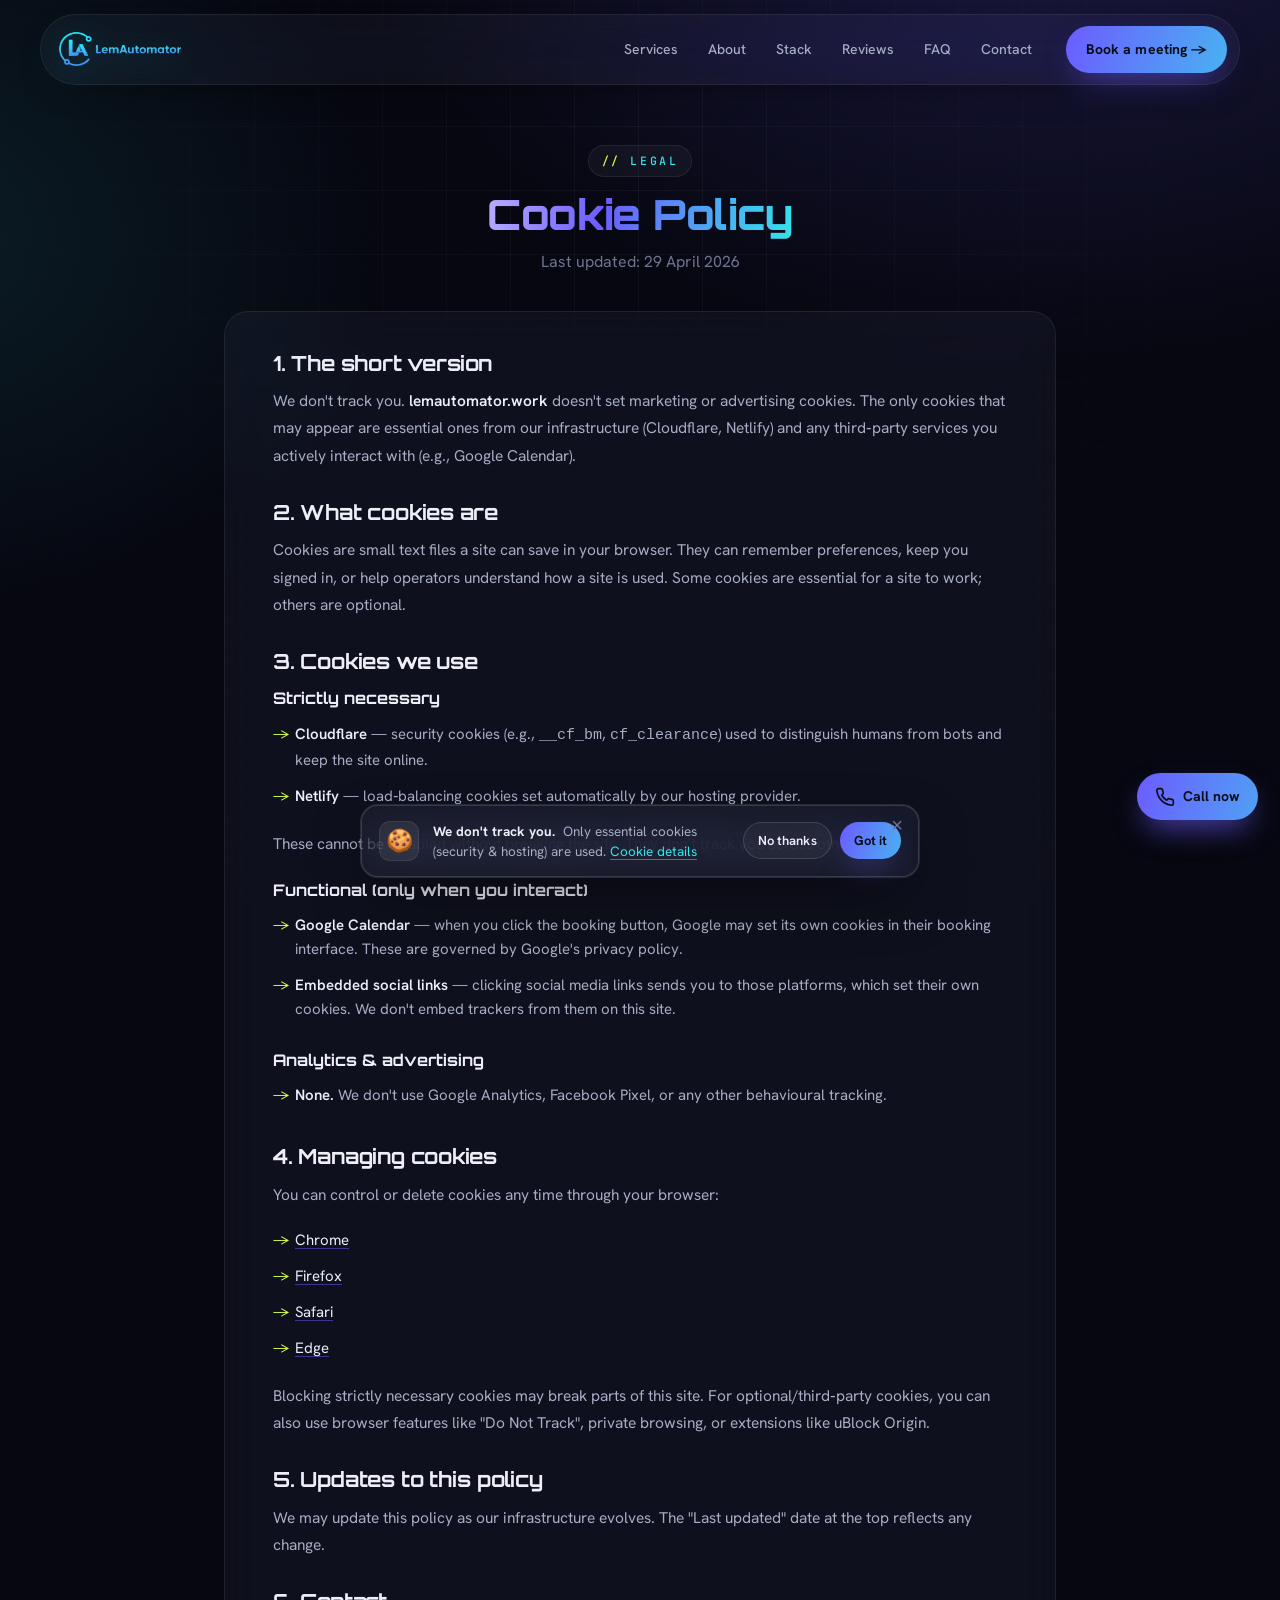
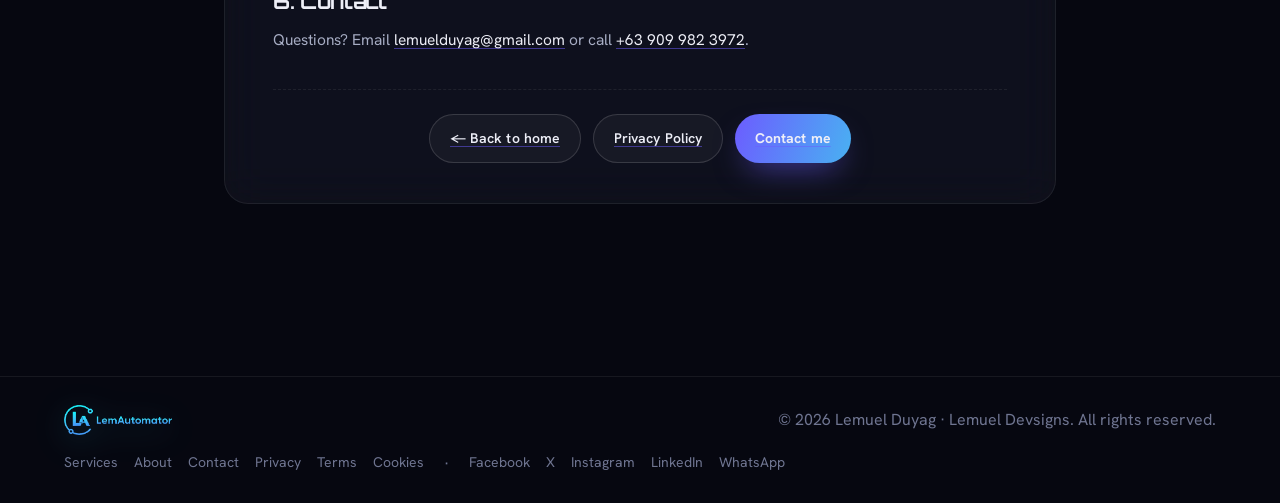
==== cookies.html @ 2eadda79 "Apply SEO/AEO/GEO/LLMO/SXO layer and add reusable skills Structured data - Replace the standalone Pr" ====
<!doctype html>
<html lang="en">
<head>
<meta charset="utf-8" />
<meta name="viewport" content="width=device-width, initial-scale=1, viewport-fit=cover" />
<meta name="theme-color" content="#0a0b14" />

<title>Cookie Policy — Lem Automator</title>
<meta name="description" content="Cookie policy for Lem Automator (Lemuel Duyag) — what cookies this site uses and how to manage them." />
<meta name="robots" content="index,follow" />
<link rel="canonical" href="https://lemautomator.work/cookies.html" />

<link rel="icon" type="image/png" href="images/favicon.png" />
<link rel="apple-touch-icon" href="images/favicon.png" />

<link rel="preconnect" href="https://fonts.googleapis.com" />
<link rel="preconnect" href="https://fonts.gstatic.com" crossorigin />
<link href="https://fonts.googleapis.com/css2?family=Orbitron:wght@500;600;700;800;900&family=Hanken+Grotesk:wght@400;500;600;700&family=JetBrains+Mono:wght@500;600&display=swap" rel="stylesheet" />
<link rel="stylesheet" href="styles.css" />

<meta property="og:type" content="website" />
<meta property="og:site_name" content="Lem Automator" />
<meta property="og:title" content="Cookie Policy — Lem Automator" />
<meta property="og:description" content="Which cookies lemautomator.work uses and how to control them." />
<meta property="og:url" content="https://lemautomator.work/cookies.html" />
<meta property="og:image" content="https://lemautomator.work/images/og-card.jpg" />
<meta property="og:image:width" content="1200" />
<meta property="og:image:height" content="630" />
<meta name="twitter:card" content="summary_large_image" />
<meta name="twitter:image" content="https://lemautomator.work/images/og-card.jpg" />
<meta name="robots" content="index,follow,max-image-preview:large" />
<script type="application/ld+json">
{
  "@context": "https://schema.org",
  "@graph": [
    {
      "@type": "WebPage",
      "@id": "https://lemautomator.work/cookies.html#webpage",
      "url": "https://lemautomator.work/cookies.html",
      "name": "Cookie Policy — Lem Automator",
      "description": "Which cookies lemautomator.work uses and how to control them.",
      "isPartOf": {
        "@id": "https://lemautomator.work/#website"
      },
      "publisher": {
        "@id": "https://lemautomator.work/#business"
      },
      "inLanguage": "en"
    },
    {
      "@type": "BreadcrumbList",
      "itemListElement": [
        {
          "@type": "ListItem",
          "position": 1,
          "name": "Home",
          "item": "https://lemautomator.work/"
        },
        {
          "@type": "ListItem",
          "position": 2,
          "name": "Cookie Policy",
          "item": "https://lemautomator.work/cookies.html"
        }
      ]
    }
  ]
}
</script>
</head>
<body>

<div class="bg">
  <div class="grid"></div>
  <div class="orb orb-a"></div>
  <div class="orb orb-b"></div>
  <div class="orb orb-c"></div>
  <div class="noise"></div>
</div>

<header class="nav glass">
  <a href="index.html" class="brand" aria-label="Lem Automator home">
    <img src="images/logo.png" alt="LemAutomator" class="brand-logo" width="718" height="200" />
  </a>
  <nav class="nav-links" aria-label="Primary">
    <a href="index.html#services">Services</a>
    <a href="index.html#about">About</a>
    <a href="index.html#stack">Stack</a>
    <a href="index.html#reviews">Reviews</a>
    <a href="index.html#faq">FAQ</a>
    <a href="index.html#contact">Contact</a>
  </nav>
  <a href="index.html#book" class="btn btn-primary nav-cta">Book a meeting →</a>
  <button class="menu-btn" aria-label="Menu" aria-expanded="false">
    <span></span><span></span><span></span>
  </button>
</header>

<main id="top">
<section class="section legal">
  <div class="legal-head" data-reveal>
    <span class="eyebrow">Legal</span>
    <h1 class="legal-title"><span class="grad">Cookie Policy</span></h1>
    <p class="muted">Last updated: <time datetime="2026-04-29">29 April 2026</time></p>
  </div>

  <article class="legal-body glass" data-reveal>

    <h2>1. The short version</h2>
    <p>
      We don't track you. <strong>lemautomator.work</strong> doesn't set marketing or advertising cookies. The only cookies that may appear are essential ones from our infrastructure (Cloudflare, Netlify) and any third‑party services you actively interact with (e.g., Google Calendar).
    </p>

    <h2>2. What cookies are</h2>
    <p>
      Cookies are small text files a site can save in your browser. They can remember preferences, keep you signed in, or help operators understand how a site is used. Some cookies are essential for a site to work; others are optional.
    </p>

    <h2>3. Cookies we use</h2>

    <h3 style="font-size:1rem; margin: 16px 0 8px; color: var(--ink); font-family: var(--font-display);">Strictly necessary</h3>
    <ul>
      <li><strong>Cloudflare</strong> — security cookies (e.g., <code>__cf_bm</code>, <code>cf_clearance</code>) used to distinguish humans from bots and keep the site online.</li>
      <li><strong>Netlify</strong> — load‑balancing cookies set automatically by our hosting provider.</li>
    </ul>
    <p class="muted small">These cannot be disabled without breaking the site. They don't track you across other sites.</p>

    <h3 style="font-size:1rem; margin: 24px 0 8px; color: var(--ink); font-family: var(--font-display);">Functional (only when you interact)</h3>
    <ul>
      <li><strong>Google Calendar</strong> — when you click the booking button, Google may set its own cookies in their booking interface. These are governed by Google's privacy policy.</li>
      <li><strong>Embedded social links</strong> — clicking social media links sends you to those platforms, which set their own cookies. We don't embed trackers from them on this site.</li>
    </ul>

    <h3 style="font-size:1rem; margin: 24px 0 8px; color: var(--ink); font-family: var(--font-display);">Analytics &amp; advertising</h3>
    <ul>
      <li><strong>None.</strong> We don't use Google Analytics, Facebook Pixel, or any other behavioural tracking.</li>
    </ul>

    <h2>4. Managing cookies</h2>
    <p>You can control or delete cookies any time through your browser:</p>
    <ul>
      <li><a href="https://support.google.com/chrome/answer/95647" target="_blank" rel="noopener">Chrome</a></li>
      <li><a href="https://support.mozilla.org/kb/clear-cookies-and-site-data-firefox" target="_blank" rel="noopener">Firefox</a></li>
      <li><a href="https://support.apple.com/guide/safari/manage-cookies-sfri11471/mac" target="_blank" rel="noopener">Safari</a></li>
      <li><a href="https://support.microsoft.com/microsoft-edge/delete-cookies-in-microsoft-edge-63947406-40ac-c3b8-57b9-2a946a29ae09" target="_blank" rel="noopener">Edge</a></li>
    </ul>
    <p>
      Blocking strictly necessary cookies may break parts of this site. For optional/third‑party cookies, you can also use browser features like "Do Not Track", private browsing, or extensions like uBlock Origin.
    </p>

    <h2>5. Updates to this policy</h2>
    <p>
      We may update this policy as our infrastructure evolves. The "Last updated" date at the top reflects any change.
    </p>

    <h2>6. Contact</h2>
    <p>
      Questions? Email <a href="mailto:lemuelduyag@gmail.com">lemuelduyag@gmail.com</a> or call <a href="tel:+639099823972">+63 909 982 3972</a>.
    </p>

    <div class="legal-cta">
      <a href="index.html" class="btn btn-ghost">← Back to home</a>
      <a href="privacy.html" class="btn btn-ghost">Privacy Policy</a>
      <a href="index.html#contact" class="btn btn-primary">Contact me</a>
    </div>
  </article>
</section>
</main>

<footer class="footer">
  <div class="footer-inner">
    <div class="brand">
      <img src="images/logo.png" alt="LemAutomator" class="brand-logo" width="718" height="200" />
    </div>
    <p class="muted">© <span id="year"></span> Lemuel Duyag · Lemuel Devsigns. All rights reserved.</p>
    <div class="foot-links">
      <a href="index.html#services">Services</a>
      <a href="index.html#about">About</a>
      <a href="index.html#contact">Contact</a>
      <a href="privacy.html">Privacy</a>
      <a href="terms.html">Terms</a>
      <a href="cookies.html">Cookies</a>
      <span class="foot-sep">·</span>
      <a href="https://www.facebook.com/raymond.penyafort.3" target="_blank" rel="noopener">Facebook</a>
      <a href="https://x.com/lemuelduyag1" target="_blank" rel="noopener">X</a>
      <a href="https://www.instagram.com/lemuelcreativity/" target="_blank" rel="noopener">Instagram</a>
      <a href="https://www.linkedin.com/in/lemuel-duyag-455935b7/" target="_blank" rel="noopener">LinkedIn</a>
      <a href="https://wa.me/639099823972" target="_blank" rel="noopener">WhatsApp</a>
    </div>
  </div>
</footer>

<a href="tel:+639099823972" class="fab fab-call" aria-label="Call now">
  <svg viewBox="0 0 24 24" width="20" height="20" aria-hidden="true"><path d="M22 16.92v3a2 2 0 0 1-2.18 2 19.79 19.79 0 0 1-8.63-3.07 19.5 19.5 0 0 1-6-6 19.79 19.79 0 0 1-3.07-8.67A2 2 0 0 1 4.11 2h3a2 2 0 0 1 2 1.72c.13.96.37 1.9.7 2.81a2 2 0 0 1-.45 2.11L8.09 9.91a16 16 0 0 0 6 6l1.27-1.27a2 2 0 0 1 2.11-.45c.91.33 1.85.57 2.81.7A2 2 0 0 1 22 16.92z" stroke="currentColor" stroke-width="2" fill="none" stroke-linecap="round" stroke-linejoin="round"/></svg>
  <span>Call now</span>
</a>

<script src="script.js" defer></script>
<script>
  document.getElementById('year').textContent = new Date().getFullYear();
</script>
</body>
</html>
---- styles.css ----
/* ===== Tokens ===== */
:root {
  --bg: #060710;
  --bg-2: #0a0c17;
  --ink: #edeef7;
  --ink-2: #a7adc4;
  --muted: #6f7591;
  --line: rgba(255, 255, 255, 0.07);
  --line-2: rgba(255, 255, 255, 0.14);
  --glass: rgba(255, 255, 255, 0.04);
  --glass-2: rgba(255, 255, 255, 0.075);

  /* Brand — disciplined violet→cyan, with a single citron signal accent */
  --violet: #6c5cff;
  --violet-soft: #8b7dff;
  --cyan: #34e4ea;
  --citron: #d6ff4b;     /* the ownable, memorable pop — used sparingly */

  --accent: var(--violet);
  --accent-2: var(--cyan);
  --grad: linear-gradient(108deg, #6c5cff 0%, #34e4ea 100%);
  --grad-text: linear-gradient(104deg, #b9b0ff 0%, #6c5cff 38%, #34e4ea 100%);

  --shadow: 0 30px 80px -20px rgba(108, 92, 255, 0.35), 0 10px 30px -10px rgba(0, 0, 0, 0.65);
  --radius: 16px;
  --radius-lg: 24px;
  --ease: cubic-bezier(.2,.8,.2,1);

  --font-display: 'Orbitron', 'Hanken Grotesk', system-ui, sans-serif;
  --font-body: 'Hanken Grotesk', system-ui, -apple-system, Segoe UI, Roboto, sans-serif;
  --font-mono: 'JetBrains Mono', ui-monospace, 'SFMono-Regular', Menlo, monospace;
}

* { box-sizing: border-box; }
html, body { margin: 0; padding: 0; }
html { scroll-behavior: smooth; }
body {
  font-family: var(--font-body);
  color: var(--ink);
  background: var(--bg);
  line-height: 1.62;
  -webkit-font-smoothing: antialiased;
  text-rendering: optimizeLegibility;
  overflow-x: hidden;
}

a { color: inherit; text-decoration: none; }
img { max-width: 100%; display: block; }
::selection { background: var(--citron); color: #14160a; }

/* Orbitron is wide + geometric — tighter tracking and a touch more line-height,
   with reduced max sizes so the broad letterforms don't overflow narrow columns. */
h1, h2, h3 {
  font-family: var(--font-display);
  letter-spacing: -0.01em; line-height: 1.14; margin: 0;
  font-weight: 700;
}
h1 { font-size: clamp(2rem, 5vw, 3.9rem); font-weight: 800; line-height: 1.12; }
h2 { font-size: clamp(1.55rem, 3vw, 2.45rem); }
h3 { font-size: 1.05rem; font-weight: 700; letter-spacing: 0; }
p  { color: var(--ink-2); margin: 0; }
.muted { color: var(--muted); }

.grad {
  background: var(--grad-text);
  -webkit-background-clip: text;
  background-clip: text;
  color: transparent;
}

/* ===== Background ===== */
.bg {
  position: fixed; inset: 0; z-index: -1; overflow: hidden;
  background:
    radial-gradient(1100px 760px at 82% -12%, rgba(108,92,255,0.20), transparent 62%),
    radial-gradient(820px 640px at -8% 26%, rgba(52,228,234,0.10), transparent 60%),
    var(--bg);
}
.bg .grid {
  position: absolute; inset: -2px;
  background-image:
    linear-gradient(rgba(255,255,255,0.045) 1px, transparent 1px),
    linear-gradient(90deg, rgba(255,255,255,0.045) 1px, transparent 1px);
  background-size: 64px 64px;
  mask-image: radial-gradient(circle at 50% 22%, black 0%, transparent 72%);
  -webkit-mask-image: radial-gradient(circle at 50% 22%, black 0%, transparent 72%);
  animation: gridShift 90s linear infinite;
}
@keyframes gridShift {
  from { background-position: 0 0, 0 0; }
  to   { background-position: 64px 64px, 64px 64px; }
}
.bg .dots {
  position: absolute; inset: 0;
  background-image: radial-gradient(rgba(255,255,255,0.10) 1px, transparent 1.4px);
  background-size: 26px 26px;
  mask-image: radial-gradient(circle at 78% 8%, black 0%, transparent 42%);
  -webkit-mask-image: radial-gradient(circle at 78% 8%, black 0%, transparent 42%);
  opacity: 0.5;
}
.aura {
  position: absolute; border-radius: 50%; filter: blur(100px); opacity: 0.55;
  animation: drift 80s ease-in-out infinite alternate; will-change: transform;
}
.aura-a { width: 620px; height: 620px; background: #6c5cff; top: -180px; right: -120px; }
.aura-b { width: 540px; height: 540px; background: #1f8f9e; top: 42%; left: -200px; animation-duration: 100s; animation-direction: alternate-reverse; }
@keyframes drift {
  0%   { transform: translate3d(0,0,0) scale(1); }
  50%  { transform: translate3d(-30px,40px,0) scale(1.06); }
  100% { transform: translate3d(40px,-30px,0) scale(0.97); }
}
.bg .noise {
  position: absolute; inset: 0; pointer-events: none; opacity: 0.05; mix-blend-mode: overlay;
  background-image: url("data:image/svg+xml;utf8,<svg xmlns='http://www.w3.org/2000/svg' width='200' height='200'><filter id='n'><feTurbulence baseFrequency='.9' numOctaves='2' stitchTiles='stitch'/></filter><rect width='100%25' height='100%25' filter='url(%23n)' opacity='.7'/></svg>");
}
.bg .vignette {
  position: absolute; inset: 0; pointer-events: none;
  background: radial-gradient(120% 80% at 50% 0%, transparent 55%, rgba(0,0,0,0.45) 100%);
}

/* ===== Glass ===== */
.glass {
  background: var(--glass);
  border: 1px solid var(--line);
  backdrop-filter: blur(20px) saturate(150%);
  -webkit-backdrop-filter: blur(20px) saturate(150%);
}

/* ===== Nav ===== */
.nav {
  position: sticky; top: 14px; z-index: 50;
  margin: 14px auto 0;
  max-width: 1200px;
  width: calc(100% - 28px);
  padding: 11px 12px 11px 18px;
  border-radius: 999px;
  display: flex; align-items: center; gap: 14px;
  box-shadow: 0 12px 34px -18px rgba(0,0,0,0.7);
}
.brand { display: inline-flex; align-items: center; gap: 10px; font-weight: 700; }
.brand-logo {
  height: 34px; width: auto; display: block;
  filter: drop-shadow(0 6px 16px rgba(52, 228, 234, 0.32));
  transition: transform .35s var(--ease), filter .35s var(--ease);
}
.brand:hover .brand-logo {
  transform: scale(1.04);
  filter: drop-shadow(0 8px 22px rgba(108, 92, 255, 0.55));
}
.footer .brand-logo { height: 30px; }

.nav-links { display: flex; gap: 2px; margin-left: auto; }
.nav-links a {
  position: relative;
  padding: 8px 14px; border-radius: 999px; color: var(--ink-2);
  font-size: 14px; font-weight: 500; transition: color .25s var(--ease), background .25s var(--ease);
}
.nav-links a::after {
  content: ""; position: absolute; left: 14px; right: 14px; bottom: 4px; height: 1.5px;
  background: var(--citron); transform: scaleX(0); transform-origin: left;
  transition: transform .3s var(--ease); border-radius: 2px;
}
.nav-links a:hover { color: var(--ink); }
.nav-links a:hover::after { transform: scaleX(1); }

.nav-cta { margin-left: 6px; }

.menu-btn {
  display: none; background: transparent; border: 0; width: 40px; height: 40px;
  flex-direction: column; gap: 5px; align-items: center; justify-content: center;
  margin-left: auto; cursor: pointer;
}
.menu-btn span { width: 18px; height: 2px; background: var(--ink); border-radius: 2px; transition: .3s var(--ease); }
.menu-btn[aria-expanded="true"] span:nth-child(1) { transform: translateY(7px) rotate(45deg); }
.menu-btn[aria-expanded="true"] span:nth-child(2) { opacity: 0; }
.menu-btn[aria-expanded="true"] span:nth-child(3) { transform: translateY(-7px) rotate(-45deg); }

/* ===== Buttons ===== */
.btn {
  display: inline-flex; align-items: center; gap: 9px;
  padding: 12px 20px; border-radius: 999px;
  font-family: var(--font-body);
  font-weight: 600; font-size: 14px; letter-spacing: 0.005em;
  border: 1px solid var(--line-2);
  cursor: pointer; transition: transform .3s var(--ease), box-shadow .3s var(--ease), background .3s var(--ease), border-color .3s var(--ease);
  position: relative; overflow: hidden; isolation: isolate;
  will-change: transform;
}
.btn svg { transition: transform .3s var(--ease); }
.btn-primary {
  color: #0b0d18; border: 0;
  background: var(--grad);
  background-size: 160% 160%;
  box-shadow: 0 14px 32px -12px rgba(108,92,255,0.65);
  font-weight: 700;
}
.btn-primary:hover { background-position: 100% 0%; transform: translateY(-2px); box-shadow: 0 22px 44px -12px rgba(108,92,255,0.8); }
.btn-primary:hover svg { transform: translateX(3px); }
.btn-ghost { color: var(--ink); background: var(--glass); }
.btn-ghost:hover { background: var(--glass-2); border-color: var(--line-2); transform: translateY(-2px); }

/* ===== Layout ===== */
.section {
  max-width: 1200px;
  margin: 0 auto;
  padding: 112px 24px;
}
.section-head { max-width: 720px; margin: 0 auto 56px; text-align: center; }
.section-head .eyebrow { display: inline-block; margin-bottom: 16px; }
.section-head h2 { margin-bottom: 14px; }
.eyebrow {
  font-family: var(--font-mono);
  font-size: 11.5px; font-weight: 500; letter-spacing: 0.22em; text-transform: uppercase;
  color: var(--cyan); padding: 6px 13px; border-radius: 999px; border: 1px solid var(--line);
  background: var(--glass);
}
.eyebrow::before { content: "// "; color: var(--citron); }

/* ===== Hero ===== */
.hero { padding: 56px 24px 36px; max-width: 1200px; margin: 0 auto; }
.hero-grid {
  display: grid; grid-template-columns: 1.08fr 1fr; gap: 56px; align-items: center;
}
.hero-copy { display: flex; flex-direction: column; gap: 22px; align-items: flex-start; }
.hero-copy h1 { text-align: left; }
.hero-copy .badge { align-self: flex-start; }

.badge {
  display: inline-flex; align-items: center; gap: 10px; padding: 8px 15px; border-radius: 999px;
  font-family: var(--font-mono); font-size: 12px; letter-spacing: 0.02em; color: var(--ink-2);
}
.badge .dot { width: 7px; height: 7px; border-radius: 50%; background: var(--citron); box-shadow: 0 0 0 4px rgba(214,255,75,0.18); animation: pulse 1.8s infinite; }
@keyframes pulse { 0%,100% { box-shadow: 0 0 0 4px rgba(214,255,75,0.18); } 50% { box-shadow: 0 0 0 9px rgba(214,255,75,0); } }
.lede { max-width: 560px; font-size: clamp(1.02rem, 1.4vw, 1.2rem); color: var(--ink-2); }
.lede strong { color: var(--ink); font-weight: 600; }
.lede em { font-style: normal; color: var(--ink); font-weight: 600; }
.cta-row { display: flex; gap: 12px; flex-wrap: wrap; }

.hero-stats { display: grid; grid-template-columns: repeat(3, minmax(0,1fr)); gap: 12px; margin-top: 8px; width: 100%; max-width: 560px; }
.stat { padding: 18px; border-radius: var(--radius); text-align: left; position: relative; overflow: hidden; }
.stat::after { content: ""; position: absolute; left: 0; top: 0; bottom: 0; width: 2px; background: var(--grad); opacity: .7; }
.stat b { font-family: var(--font-display); font-weight: 800; font-size: 1.4rem; display: block; letter-spacing: -0.01em; }
.stat span { color: var(--muted); font-family: var(--font-mono); font-size: 11px; letter-spacing: 0.02em; }

/* Portrait */
.hero-portrait {
  position: relative; aspect-ratio: 1 / 1; max-width: 510px; width: 100%;
  margin: 0 auto; isolation: isolate;
}
.portrait-glow {
  position: absolute; inset: 8%; border-radius: 50%;
  background: radial-gradient(circle at 50% 50%, rgba(108,92,255,0.55), rgba(52,228,234,0.22) 42%, transparent 70%);
  filter: blur(50px); z-index: 0;
  animation: glowPulse 7s ease-in-out infinite;
}
@keyframes glowPulse { 0%,100% { opacity: 0.7; transform: scale(1); } 50% { opacity: 1; transform: scale(1.06); } }
.portrait-ring {
  position: absolute; inset: 0; border-radius: 50%;
  background: conic-gradient(from 0deg, #6c5cff, #34e4ea, #d6ff4b, #6c5cff);
  -webkit-mask: radial-gradient(circle, transparent 58%, black 60%);
          mask: radial-gradient(circle, transparent 58%, black 60%);
  animation: ringRotate 18s linear infinite;
  z-index: 1; opacity: 0.85;
}
@keyframes ringRotate { to { transform: rotate(360deg); } }
.portrait-frame {
  position: absolute; inset: 8%; border-radius: 50%;
  background: linear-gradient(180deg, rgba(13,15,28,0.6), rgba(13,15,28,0.95));
  border: 1px solid var(--line-2);
  overflow: hidden; z-index: 2;
  box-shadow: inset 0 0 60px rgba(108,92,255,0.18), 0 30px 80px -20px rgba(108,92,255,0.5);
  animation: floaty 8s ease-in-out infinite;
}
@keyframes floaty { 0%,100% { transform: translateY(0); } 50% { transform: translateY(-10px); } }
.portrait-img {
  width: 100%; height: 100%; object-fit: cover; object-position: center 20%;
  filter: drop-shadow(0 20px 30px rgba(0,0,0,0.5));
  transition: transform .8s var(--ease);
}
.hero-portrait:hover .portrait-img { transform: scale(1.04); }

/* Floating tech cards around portrait */
.float-card {
  position: absolute; z-index: 3;
  display: flex; align-items: center; gap: 10px;
  padding: 10px 13px; border-radius: 13px;
  font-size: 12.5px;
  box-shadow: 0 14px 34px -10px rgba(0,0,0,0.55);
  animation: floatCard 5.5s ease-in-out infinite;
}
.float-card b { display: block; font-family: var(--font-display); font-weight: 700; font-size: 13.5px; }
.float-card small { color: var(--muted); font-family: var(--font-mono); font-size: 10.5px; }
.float-card .fc-ic {
  width: 30px; height: 30px; border-radius: 9px;
  display: grid; place-items: center; background: var(--glass-2);
  border: 1px solid var(--line); color: var(--cyan);
}
.fc-1 { top: 6%;  left: -4%;  animation-delay: 0s;   }
.fc-1 .fc-ic { color: var(--citron); }
.fc-2 { top: 18%; right: -8%; animation-delay: 1.2s; }
.fc-3 { bottom: 22%; left: -10%; animation-delay: 2.4s; }
.fc-4 { bottom: 6%; right: -2%;  animation-delay: 3.6s; }
.fc-4 .fc-ic { color: var(--citron); }
@keyframes floatCard {
  0%,100% { transform: translateY(0); }
  50%     { transform: translateY(-8px); }
}

@media (max-width: 980px) {
  .hero-grid { grid-template-columns: 1fr; gap: 30px; }
  .hero-copy { align-items: center; text-align: center; }
  .hero-copy h1 { text-align: center; }
  .hero-copy .badge { align-self: center; }
  .cta-row { justify-content: center; }
  .hero-stats { max-width: 560px; margin-left: auto; margin-right: auto; }
  .hero-portrait { max-width: 380px; order: -1; }
  .fc-1 { left: 0%; }
  .fc-2 { right: 0%; }
  .fc-3 { left: 0%; }
  .fc-4 { right: 0%; }
}
@media (max-width: 540px) {
  .hero-portrait { max-width: 300px; }
  .float-card { font-size: 11.5px; padding: 8px 10px; }
  .float-card .fc-ic { width: 26px; height: 26px; }
}

.marquee {
  margin-top: 70px; overflow: hidden;
  mask-image: linear-gradient(90deg, transparent, black 10%, black 90%, transparent);
  -webkit-mask-image: linear-gradient(90deg, transparent, black 10%, black 90%, transparent);
  border-top: 1px solid var(--line); border-bottom: 1px solid var(--line);
  padding: 18px 0;
}
.marquee-track {
  display: inline-flex; gap: 26px; align-items: center;
  white-space: nowrap; animation: scroll 44s linear infinite;
  font-family: var(--font-mono); font-size: 0.95rem; letter-spacing: 0.04em;
  text-transform: uppercase; color: var(--ink-2);
}
.marquee-track span { font-weight: 500; }
.marquee-track i { width: 5px; height: 5px; border-radius: 50%; background: var(--citron); display: inline-block; }
@keyframes scroll { from { transform: translateX(0); } to { transform: translateX(-50%); } }

/* ===== Cards ===== */
.cards { display: grid; grid-template-columns: repeat(4, 1fr); gap: 16px; }
@media (max-width: 1100px) { .cards { grid-template-columns: repeat(3, 1fr); } }
@media (max-width: 820px)  { .cards { grid-template-columns: repeat(2, 1fr); } }
@media (max-width: 540px)  { .cards { grid-template-columns: 1fr; } }

.card {
  position: relative; padding: 24px 22px; border-radius: var(--radius-lg);
  transition: transform .5s var(--ease), border-color .3s var(--ease), background .3s var(--ease);
  overflow: hidden;
}
.card::before {
  content: ""; position: absolute; inset: -1px; border-radius: inherit; pointer-events: none;
  background: radial-gradient(400px circle at var(--mx, 50%) var(--my, 0%), rgba(108,92,255,0.20), transparent 40%);
  opacity: 0; transition: opacity .35s var(--ease);
}
.card:hover { transform: translateY(-4px); border-color: var(--line-2); background: var(--glass-2); }
.card:hover::before { opacity: 1; }
.card-icon {
  width: 46px; height: 46px; border-radius: 13px;
  display: grid; place-items: center;
  background: linear-gradient(160deg, rgba(108,92,255,0.18), rgba(52,228,234,0.10));
  border: 1px solid var(--line-2); color: var(--ink);
  margin-bottom: 16px;
  transition: color .3s var(--ease), transform .3s var(--ease);
}
.card:hover .card-icon { color: var(--citron); transform: translateY(-2px); }
.card h3 { margin-bottom: 6px; }
.card p { font-size: 14.5px; }
.card ul { padding: 14px 0 0; margin: 14px 0 0; list-style: none; border-top: 1px dashed var(--line); display: grid; gap: 7px; }
.card li { color: var(--muted); font-size: 13px; padding-left: 18px; position: relative; }
.card li::before { content: "→"; position: absolute; left: 0; color: var(--citron); }

/* ===== About ===== */
.about-grid { display: grid; grid-template-columns: 1.4fr 1fr; gap: 32px; align-items: start; }
@media (max-width: 880px) { .about-grid { grid-template-columns: 1fr; } }
.about-copy .eyebrow { margin-bottom: 14px; }
.about-copy h2 { margin: 0 0 18px; }
.about-copy p { margin-bottom: 14px; max-width: 60ch; }
.about-cta { margin-top: 22px; display: flex; gap: 10px; flex-wrap: wrap; }

.about-card { padding: 26px; border-radius: var(--radius-lg); position: sticky; top: 100px; }
.avatar { display: grid; place-items: center; padding: 10px; }
.avatar-ring {
  width: 180px; height: 180px; border-radius: 50%; padding: 3px;
  background: var(--grad); display: grid; place-items: center;
  position: relative; overflow: hidden;
  box-shadow: 0 20px 50px -12px rgba(108, 92, 255, 0.55);
  animation: ringSpin 16s linear infinite;
}
.avatar-ring::before {
  content: ""; position: absolute; inset: 3px; border-radius: 50%;
  background: radial-gradient(circle at 50% 30%, rgba(52,228,234,0.25), transparent 60%), #0d0f1c;
  z-index: 0;
}
.avatar-img {
  position: relative; z-index: 1;
  width: 100%; height: 100%; border-radius: 50%;
  object-fit: cover; object-position: center 18%;
  border: 3px solid #0d0f1c;
  background: #0d0f1c;
  transition: transform .6s var(--ease);
}
.about-card:hover .avatar-img { transform: scale(1.05); }
@keyframes ringSpin {
  0%   { background-image: conic-gradient(from 0deg, #6c5cff, #34e4ea, #d6ff4b, #6c5cff); }
  100% { background-image: conic-gradient(from 360deg, #6c5cff, #34e4ea, #d6ff4b, #6c5cff); }
}
.meta { margin: 22px 0 0; padding: 0; display: grid; gap: 10px; }
.meta div { display: flex; justify-content: space-between; gap: 16px; padding: 11px 0; border-top: 1px dashed var(--line); }
.meta div:first-child { border-top: 0; }
.meta dt { color: var(--muted); font-family: var(--font-mono); font-size: 11.5px; letter-spacing: 0.04em; text-transform: uppercase; flex-shrink: 0; }
.meta dd { margin: 0; font-weight: 600; font-size: 14px; text-align: right; }

/* ===== Stack ===== */
.stack-grid { display: grid; grid-template-columns: repeat(4, 1fr); gap: 12px; }
@media (max-width: 880px) { .stack-grid { grid-template-columns: repeat(2, 1fr); } }
.chip {
  padding: 16px 18px; border-radius: var(--radius);
  display: flex; flex-direction: column; gap: 4px;
  transition: transform .3s var(--ease), border-color .3s var(--ease), background .3s var(--ease);
  position: relative; padding-left: 64px; min-height: 64px;
}
.chip:hover { transform: translateY(-3px); border-color: var(--line-2); background: var(--glass-2); }
.chip b { font-family: var(--font-display); font-weight: 700; font-size: 0.92rem; letter-spacing: -0.01em; }
.chip span { color: var(--muted); font-family: var(--font-mono); font-size: 11px; letter-spacing: 0.01em; }
.chip-logo {
  position: absolute; left: 14px; top: 50%; transform: translateY(-50%);
  width: 34px; height: 34px; object-fit: contain;
  background: rgba(255,255,255,0.92);
  border-radius: 9px; padding: 4px;
  box-shadow: 0 4px 10px rgba(0,0,0,0.25);
}
.chip-mono {
  position: absolute; left: 14px; top: 50%; transform: translateY(-50%);
  width: 34px; height: 34px; border-radius: 9px;
  display: grid; place-items: center;
  background: var(--glass-2); border: 1px solid var(--line);
  font-family: var(--font-mono); font-weight: 600; font-size: 15px; color: var(--cyan);
}

/* ===== Work ===== */
.work-grid { display: grid; grid-template-columns: repeat(2, 1fr); gap: 16px; }
@media (max-width: 760px) { .work-grid { grid-template-columns: 1fr; } }
.work {
  padding: 26px; border-radius: var(--radius-lg);
  transition: transform .4s var(--ease), border-color .3s var(--ease), background .3s var(--ease);
  position: relative;
}
.work:hover { transform: translateY(-3px); border-color: var(--line-2); background: var(--glass-2); }
.work-tag {
  display: inline-block; font-family: var(--font-mono); font-size: 10.5px; font-weight: 600; letter-spacing: 0.16em;
  text-transform: uppercase; color: var(--citron); margin-bottom: 12px;
}
.work h3 { font-size: 1.3rem; margin-bottom: 8px; }
.work-meta { margin-top: 16px; display: flex; gap: 8px; flex-wrap: wrap; }
.work-meta span {
  font-family: var(--font-mono); font-size: 11.5px; padding: 4px 11px; border-radius: 999px;
  background: var(--glass-2); border: 1px solid var(--line); color: var(--ink-2);
}

/* ===== Contact ===== */
.contact-grid { display: grid; grid-template-columns: 1fr 1fr; gap: 40px; align-items: start; }
@media (max-width: 880px) { .contact-grid { grid-template-columns: 1fr; align-items: stretch; } }
.contact-copy .eyebrow { margin-bottom: 14px; }
.contact-copy h2 { margin: 0 0 14px; }
.contact-list { list-style: none; padding: 0; margin: 26px 0 0; display: grid; gap: 12px; }
.contact-list li { display: flex; gap: 14px; align-items: center; padding: 14px; border-radius: var(--radius); border: 1px solid var(--line); background: var(--glass); transition: border-color .25s var(--ease), background .25s var(--ease); }
.contact-list li:hover { border-color: var(--line-2); background: var(--glass-2); }
.contact-list .ic {
  width: 42px; height: 42px; border-radius: 11px; display: grid; place-items: center;
  background: var(--glass-2); border: 1px solid var(--line); color: var(--cyan); flex-shrink: 0;
}
.contact-list a { color: var(--ink); }
.contact-list a:hover { color: var(--cyan); }

.socials { display: flex; gap: 10px; margin-top: 18px; flex-wrap: wrap; }
.social {
  width: 42px; height: 42px; border-radius: 12px;
  display: grid; place-items: center; color: var(--ink-2);
  transition: transform .25s var(--ease), color .25s var(--ease), background .25s var(--ease), border-color .25s var(--ease);
}
.social:hover {
  transform: translateY(-3px); color: var(--ink);
  background: var(--glass-2); border-color: var(--line-2);
  box-shadow: 0 10px 24px -8px rgba(108,92,255,0.5);
}
.social svg { display: block; }

.foot-sep { color: var(--muted); margin: 0 4px; }

/* Floating-label form */
.contact-form { padding: 32px; border-radius: var(--radius-lg); display: grid; gap: 16px; align-self: start; width: 100%; }
.field { position: relative; }
.field input, .field textarea {
  width: 100%; padding: 18px 16px 14px; border-radius: 13px;
  background: rgba(255,255,255,0.03); border: 1px solid var(--line); color: var(--ink);
  font: inherit; font-size: 14.5px; outline: none;
  transition: border-color .25s var(--ease), background .25s var(--ease), box-shadow .25s var(--ease);
}
.field textarea { resize: vertical; min-height: 120px; }
.field label {
  position: absolute; left: 16px; top: 50%; transform: translateY(-50%);
  color: var(--muted); pointer-events: none; transition: all .2s var(--ease);
  background: transparent; padding: 0 6px; font-size: 14.5px;
}
.field textarea + label { top: 22px; transform: none; }
.field input:focus, .field textarea:focus {
  border-color: rgba(108,92,255,0.5); background: rgba(255,255,255,0.05);
  box-shadow: 0 0 0 4px rgba(108,92,255,0.16);
}
.field input:focus + label,
.field input:not(:placeholder-shown) + label,
.field textarea:focus + label,
.field textarea:not(:placeholder-shown) + label {
  top: -8px; transform: none; font-size: 11.5px; color: var(--cyan);
  background: var(--bg-2);
}
.field input::placeholder, .field textarea::placeholder { opacity: 0; }
.submit { justify-content: center; }
.form-status { font-family: var(--font-mono); font-size: 12.5px; color: var(--cyan); min-height: 20px; }

/* ===== Footer ===== */
.footer { border-top: 1px solid var(--line); margin-top: 60px; }
.footer-inner {
  max-width: 1200px; margin: 0 auto; padding: 28px 24px;
  display: flex; align-items: center; justify-content: space-between; flex-wrap: wrap; gap: 16px;
}
.foot-links { display: flex; gap: 16px; flex-wrap: wrap; }
.foot-links a { color: var(--muted); font-size: 14px; transition: color .25s var(--ease); }
.foot-links a:hover { color: var(--ink); }

/* ===== Back to top ===== */
.to-top {
  position: fixed; right: 22px; bottom: 22px; z-index: 40;
  width: 44px; height: 44px; border-radius: 50%;
  display: grid; place-items: center; font-size: 18px;
  opacity: 0; transform: translateY(10px); pointer-events: none;
  transition: all .3s var(--ease);
}
.to-top.show { opacity: 1; transform: translateY(0); pointer-events: auto; }
.to-top:hover { background: var(--glass-2); color: var(--citron); }

/* ===== Reveal ===== */
[data-reveal] { opacity: 0; transform: translateY(20px); transition: opacity .7s var(--ease), transform .7s var(--ease); }
[data-reveal].in { opacity: 1; transform: translateY(0); }

/* ===== Mobile nav ===== */
@media (max-width: 820px) {
  .nav-links { display: none; position: absolute; top: 64px; left: 0; right: 0; flex-direction: column; gap: 4px; padding: 14px; border-radius: 18px; background: rgba(8,10,20,0.95); border: 1px solid var(--line); backdrop-filter: blur(20px); }
  .nav-links.open { display: flex; }
  .nav-cta { display: none; }
  .menu-btn { display: flex; }
}
@media (max-width: 540px) {
  .hero-stats { grid-template-columns: 1fr; }
  .nav { padding: 10px 12px; gap: 8px; }
  .section { padding: 84px 20px; }
}

/* ===== Reviews ===== */
.reviews-grid { display: grid; grid-template-columns: repeat(3, 1fr); gap: 16px; }
@media (max-width: 980px) { .reviews-grid { grid-template-columns: repeat(2, 1fr); } }
@media (max-width: 640px) { .reviews-grid { grid-template-columns: 1fr; } }
.review {
  padding: 24px; border-radius: var(--radius-lg);
  display: flex; flex-direction: column; gap: 14px;
  transition: transform .35s var(--ease), border-color .35s var(--ease), background .35s var(--ease);
}
.review:hover { transform: translateY(-3px); border-color: var(--line-2); background: var(--glass-2); }
.stars {
  color: var(--citron); letter-spacing: 2px; font-size: 15px;
  text-shadow: 0 0 14px rgba(214,255,75,0.4);
}
.review blockquote {
  margin: 0; color: var(--ink); font-weight: 500;
  font-size: 15.5px; line-height: 1.62;
}
.reviewer {
  display: flex; align-items: center; gap: 12px; margin-top: auto;
  padding-top: 14px; border-top: 1px dashed var(--line);
}
.r-avatar {
  width: 38px; height: 38px; border-radius: 50%;
  display: grid; place-items: center;
  background: var(--grad); color: #0b0d18;
  font-family: var(--font-display); font-weight: 800; font-size: 13px;
}
.reviewer b { display: block; font-size: 14px; }
.reviewer small { color: var(--muted); font-family: var(--font-mono); font-size: 11.5px; }

/* ===== Booking ===== */
.booking-card {
  padding: 32px; border-radius: var(--radius-lg);
  display: grid; grid-template-columns: 1.1fr 1fr; gap: 32px; align-items: center;
}
@media (max-width: 880px) { .booking-card { grid-template-columns: 1fr; } }
.booking-perks { list-style: none; padding: 0; margin: 0 0 22px; display: grid; gap: 12px; }
.booking-perks li { display: flex; align-items: center; gap: 11px; color: var(--ink); font-size: 15px; }
.booking-perks .tick {
  width: 24px; height: 24px; border-radius: 50%; flex-shrink: 0;
  display: grid; place-items: center;
  background: rgba(214,255,75,0.14); color: var(--citron);
  border: 1px solid rgba(214,255,75,0.3);
}
.booking-cta { display: flex; gap: 10px; flex-wrap: wrap; margin-bottom: 14px; }
.small { font-size: 13px; }
.small a { color: var(--ink); text-decoration: underline; text-decoration-color: rgba(108,92,255,0.5); text-underline-offset: 3px; }
.small a:hover { color: var(--cyan); }

/* Google Meet visual mock */
.booking-visual { display: grid; place-items: center; }
.meet-card {
  width: 100%; max-width: 360px; padding: 14px; border-radius: 18px;
  box-shadow: 0 30px 70px -20px rgba(108,92,255,0.5);
  animation: floaty 8s ease-in-out infinite;
}
.meet-head {
  display: flex; align-items: center; gap: 6px; padding-bottom: 10px;
  border-bottom: 1px solid var(--line);
}
.meet-dot { width: 10px; height: 10px; border-radius: 50%; background: rgba(255,255,255,0.18); }
.meet-dot:nth-child(1) { background: #ff5f57; }
.meet-dot:nth-child(2) { background: #febc2e; }
.meet-dot:nth-child(3) { background: #28c840; }
.meet-title { margin-left: auto; font-family: var(--font-mono); font-size: 11.5px; color: var(--muted); }
.meet-body { display: grid; grid-template-columns: 1fr 1fr; gap: 8px; padding: 14px 0; }
.meet-tile {
  aspect-ratio: 4/3; border-radius: 12px;
  display: grid; place-items: center; color: #fff;
  font-family: var(--font-display); font-weight: 800; font-size: 22px;
  letter-spacing: 0.04em;
  box-shadow: inset 0 0 0 1px rgba(255,255,255,0.18);
}
.meet-bar { display: flex; gap: 8px; justify-content: center; padding-top: 8px; border-top: 1px solid var(--line); }
.meet-pill {
  padding: 6px 12px; border-radius: 999px; font-size: 13px;
  background: var(--glass-2); border: 1px solid var(--line);
}
.meet-end { background: rgba(244,63,94,0.2); color: #fda4af; border-color: rgba(244,63,94,0.4); font-family: var(--font-mono); font-weight: 600; font-size: 11.5px; }

/* ===== FAQ ===== */
.faq-list { display: grid; gap: 10px; max-width: 880px; margin: 0 auto; }
.faq {
  border-radius: var(--radius); overflow: hidden;
  transition: border-color .25s var(--ease), background .25s var(--ease);
}
.faq:hover { border-color: var(--line-2); }
.faq summary {
  list-style: none; cursor: pointer;
  padding: 20px 22px; font-family: var(--font-display); font-size: 14px; font-weight: 600;
  letter-spacing: -0.005em; line-height: 1.35;
  display: flex; align-items: center; justify-content: space-between; gap: 14px;
}
.faq summary::-webkit-details-marker { display: none; }
.faq summary::after {
  content: "+"; font-size: 22px; color: var(--citron); font-family: var(--font-mono);
  transition: transform .3s var(--ease); line-height: 1;
}
.faq[open] summary::after { transform: rotate(45deg); }
.faq[open] { background: var(--glass-2); }
.faq p {
  padding: 0 22px 20px; color: var(--ink-2); font-size: 15px;
  animation: faqIn .35s var(--ease);
}
@keyframes faqIn { from { opacity: 0; transform: translateY(-4px); } to { opacity: 1; transform: translateY(0); } }

/* ===== Floating Action Button ===== */
.fab {
  position: fixed; right: 22px; bottom: 80px; z-index: 41;
  display: inline-flex; align-items: center; gap: 8px;
  padding: 12px 18px; border-radius: 999px;
  font-weight: 700; font-size: 14px; color: #0b0d18;
  background: var(--grad); background-size: 200% 200%;
  box-shadow: 0 14px 30px -8px rgba(108,92,255,0.7);
  animation: gradShift 6s ease-in-out infinite;
  transition: transform .25s var(--ease), box-shadow .25s var(--ease);
}
.fab:hover { transform: translateY(-2px); box-shadow: 0 20px 40px -10px rgba(108,92,255,0.9); }
.fab svg { display: block; }
@keyframes gradShift { 0%,100% { background-position: 0% 50%; } 50% { background-position: 100% 50%; } }
@media (max-width: 540px) {
  .fab span { display: none; }
  .fab { padding: 12px; }
}

/* ===== Cookie banner ===== */
.cookie-banner {
  position: fixed; left: 50%; bottom: 22px; transform: translate(-50%, 24px);
  width: min(560px, calc(100vw - 36px)); z-index: 60;
  border-radius: 18px; padding: 16px 18px;
  display: grid; grid-template-columns: auto 1fr auto;
  gap: 14px; align-items: center;
  box-shadow: 0 24px 60px -16px rgba(0,0,0,0.6), 0 0 0 1px var(--line-2) inset;
  opacity: 0; pointer-events: none;
  transition: opacity .45s var(--ease), transform .45s var(--ease);
}
.cookie-banner.show { opacity: 1; transform: translate(-50%, 0); pointer-events: auto; }
.cookie-icon {
  width: 40px; height: 40px; border-radius: 11px;
  display: grid; place-items: center; font-size: 22px;
  background: var(--glass-2); border: 1px solid var(--line);
}
.cookie-text {
  font-size: 13.5px; color: var(--ink-2); line-height: 1.5;
  padding-right: 6px;
}
.cookie-text strong { color: var(--ink); display: inline; margin-right: 4px; }
.cookie-text a {
  color: var(--cyan); text-decoration: underline;
  text-decoration-color: rgba(52,228,234,0.5); text-underline-offset: 3px;
}
.cookie-text a:hover { color: var(--ink); }
.cookie-actions { display: flex; gap: 8px; }
.cookie-actions .btn { padding: 9px 14px; font-size: 13px; }
.cookie-close {
  position: absolute; top: 8px; right: 10px;
  background: transparent; border: 0; color: var(--muted);
  font-size: 20px; cursor: pointer; line-height: 1;
  width: 24px; height: 24px; display: grid; place-items: center;
  border-radius: 6px; transition: color .2s var(--ease), background .2s var(--ease);
}
.cookie-close:hover { color: var(--ink); background: var(--glass-2); }

@media (max-width: 560px) {
  .cookie-banner {
    grid-template-columns: auto 1fr;
    grid-template-rows: auto auto;
    padding: 14px;
  }
  .cookie-actions {
    grid-column: 1 / -1; justify-content: flex-end;
  }
  .cookie-close { top: 6px; right: 8px; }
}

/* ===== Legal pages (Privacy, Terms, Cookies) ===== */
.legal { max-width: 880px; padding-top: 60px; }
.legal-head { text-align: center; margin-bottom: 36px; }
.legal-head .eyebrow { display: inline-block; margin-bottom: 14px; }
.legal-title {
  font-family: var(--font-display); font-weight: 800;
  font-size: clamp(1.7rem, 3.6vw, 2.6rem); line-height: 1.14;
  letter-spacing: -0.01em; margin: 0 0 10px;
}
.legal-body {
  padding: 40px clamp(20px, 4vw, 48px);
  border-radius: var(--radius-lg);
}
.legal-body h2 {
  font-family: var(--font-display); font-weight: 700;
  font-size: 1.3rem; letter-spacing: -0.01em;
  margin: 32px 0 12px; color: var(--ink);
}
.legal-body h2:first-child { margin-top: 0; }
.legal-body p { color: var(--ink-2); margin: 0 0 14px; font-size: 15.5px; line-height: 1.75; }
.legal-body ul { margin: 0 0 16px; padding: 0; list-style: none; }
.legal-body li {
  position: relative; padding: 6px 0 6px 22px;
  color: var(--ink-2); font-size: 15px; line-height: 1.6;
}
.legal-body li::before {
  content: "→"; position: absolute; left: 0; top: 6px;
  color: var(--citron);
}
.legal-body a {
  color: var(--ink); text-decoration: underline;
  text-decoration-color: rgba(108, 92, 255, 0.5);
  text-underline-offset: 3px; transition: color .25s var(--ease);
}
.legal-body a:hover { color: var(--cyan); }
.legal-body strong { color: var(--ink); font-weight: 600; }
.legal-cta {
  margin-top: 36px; padding-top: 24px;
  border-top: 1px dashed var(--line);
  display: flex; gap: 12px; flex-wrap: wrap; justify-content: center;
}

/* ===== Community carousel ===== */
.gallery { position: relative; max-width: 980px; margin: 0 auto; }

.gallery-viewport {
  position: relative;
  overflow: hidden;
  border-radius: var(--radius-lg);
  border: 1px solid var(--line);
  background: var(--glass);
  box-shadow: var(--shadow);
}

.gallery-track {
  display: flex;
  transition: transform .6s var(--ease);
  will-change: transform;
}

.gallery-slide {
  flex: 0 0 100%;
  min-width: 0;
  margin: 0;
  position: relative;
}

/* Mixed portrait/landscape: letterbox inside a fixed stage, with a blurred
   copy of the same shot filling the gaps so nothing gets cropped. */
.gallery-stage {
  position: relative;
  height: clamp(340px, 52vw, 560px);
  overflow: hidden;
  background: var(--bg-2);
}
.gallery-bg {
  position: absolute; inset: -8%;
  width: 116%; height: 116%;
  object-fit: cover;
  filter: blur(28px) saturate(130%) brightness(.42);
  transform: scale(1.05);
}
.gallery-slide img.gallery-photo {
  position: relative;
  display: block;
  width: 100%; height: 100%;
  object-fit: contain;
  object-position: center;
}

.gallery-cap {
  padding: 20px 24px 22px;
  border-top: 1px solid var(--line);
  background: linear-gradient(180deg, rgba(8,10,20,.4), rgba(8,10,20,.75));
}
.gallery-cap b {
  display: block;
  font-family: var(--font-display);
  font-size: 15px; letter-spacing: .01em; color: var(--ink);
  margin-bottom: 5px;
}
.gallery-cap small {
  display: block;
  font-family: var(--font-mono);
  font-size: 11.5px; letter-spacing: .06em; color: var(--muted);
}

/* Arrows */
.gallery-nav {
  position: absolute; top: 50%; transform: translateY(-50%);
  z-index: 3;
  width: 44px; height: 44px;
  display: grid; place-items: center;
  border-radius: 999px;
  border: 1px solid var(--line-2);
  background: rgba(8,10,20,.72);
  backdrop-filter: blur(14px) saturate(150%);
  -webkit-backdrop-filter: blur(14px) saturate(150%);
  color: var(--ink);
  cursor: pointer;
  transition: background .25s var(--ease), border-color .25s var(--ease), transform .25s var(--ease);
}
.gallery-nav:hover { background: rgba(108,92,255,.28); border-color: var(--violet-soft); transform: translateY(-50%) scale(1.06); }
.gallery-nav:focus-visible { outline: 2px solid var(--cyan); outline-offset: 3px; }
.gallery-prev { left: 14px; }
.gallery-next { right: 14px; }
.gallery-nav svg { width: 19px; height: 19px; }

/* Dots */
.gallery-dots {
  display: flex; justify-content: center; align-items: center;
  gap: 9px; margin-top: 22px;
}
.gallery-dots button {
  width: 8px; height: 8px; padding: 0;
  border-radius: 999px;
  border: 0;
  background: var(--line-2);
  cursor: pointer;
  transition: width .3s var(--ease), background .3s var(--ease);
}
.gallery-dots button[aria-current="true"] {
  width: 26px;
  background: var(--grad);
}
.gallery-dots button:focus-visible { outline: 2px solid var(--cyan); outline-offset: 3px; }

/* Counter */
.gallery-count {
  font-family: var(--font-mono);
  font-size: 11.5px; letter-spacing: .1em; color: var(--muted);
  text-align: center; margin-top: 12px;
}

@media (max-width: 640px) {
  .gallery-stage { height: clamp(300px, 78vw, 420px); }
  .gallery-nav { width: 38px; height: 38px; }
  .gallery-prev { left: 8px; }
  .gallery-next { right: 8px; }
  .gallery-cap { padding: 16px 18px 18px; }
}

@media (prefers-reduced-motion: reduce) {
  *, *::before, *::after { animation: none !important; transition: none !important; }
  [data-reveal] { opacity: 1 !important; transform: none !important; }
  .gallery-track { transition: none !important; }
}
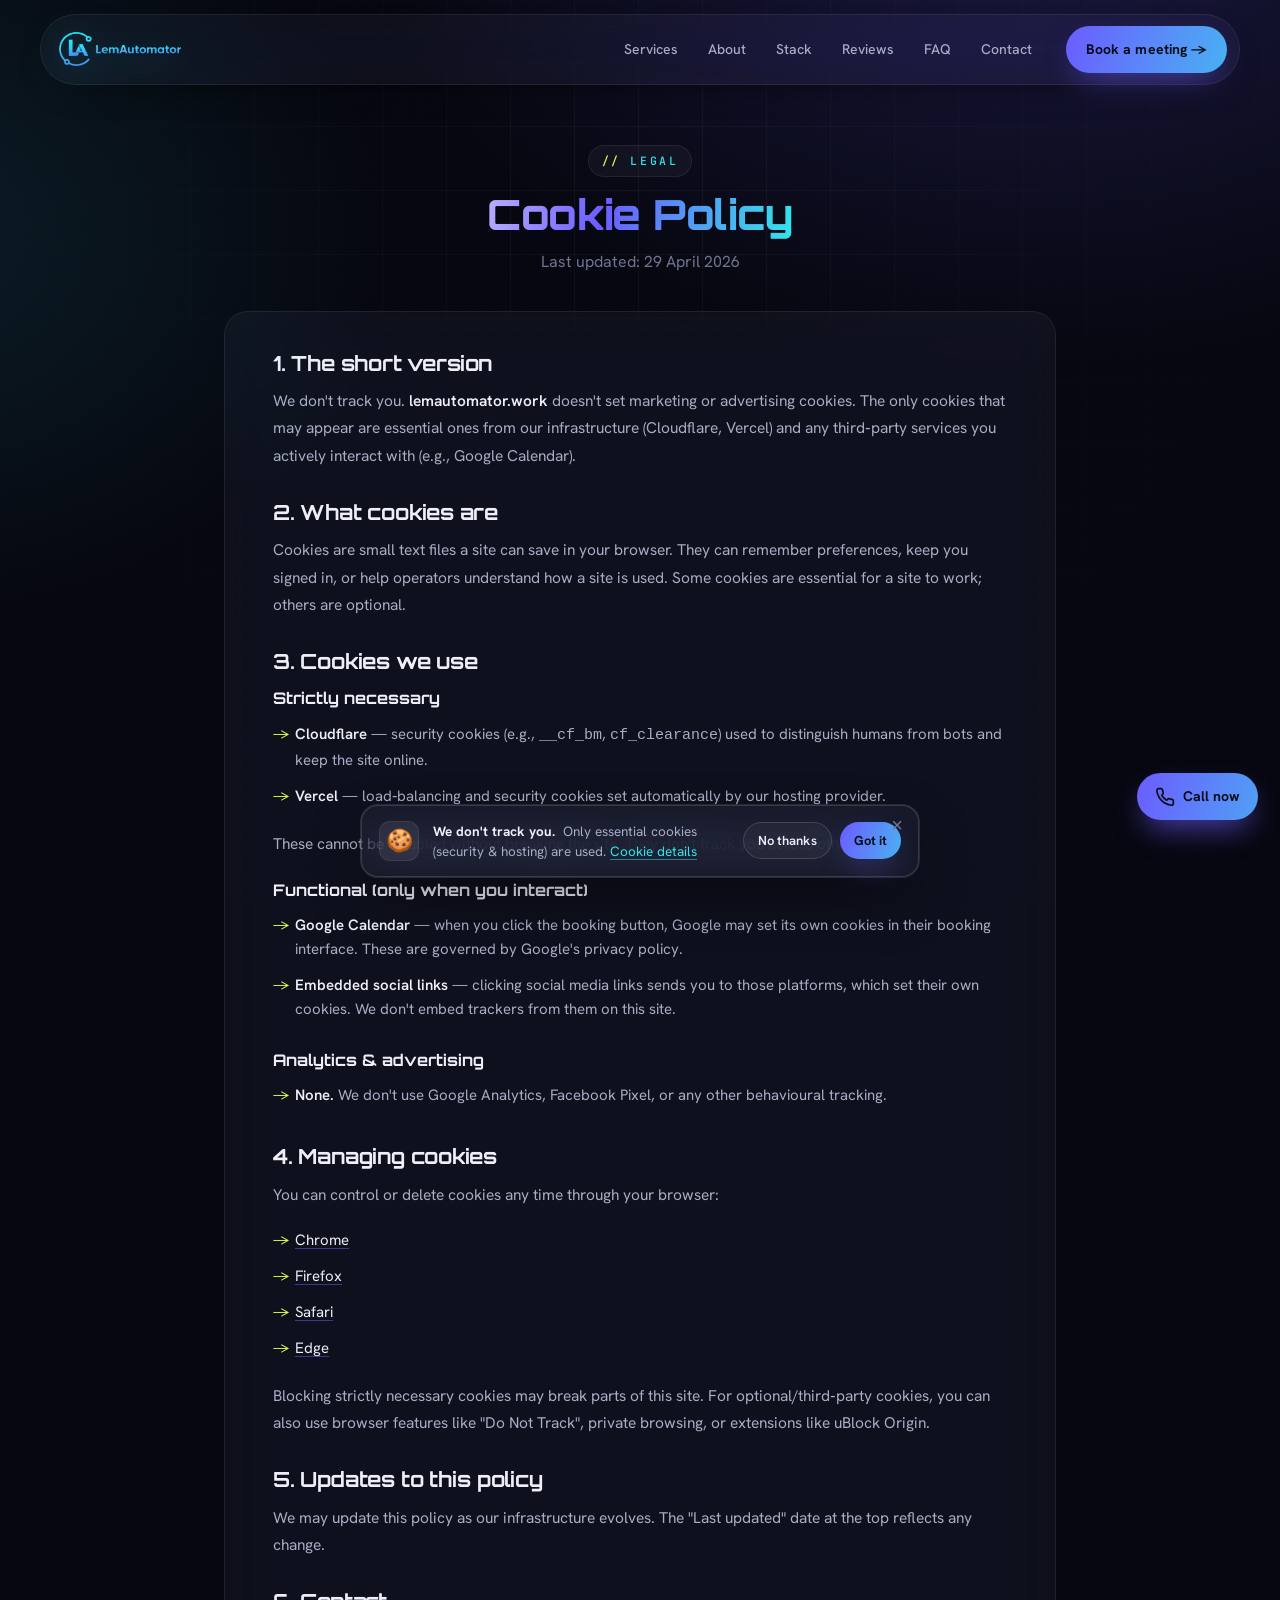
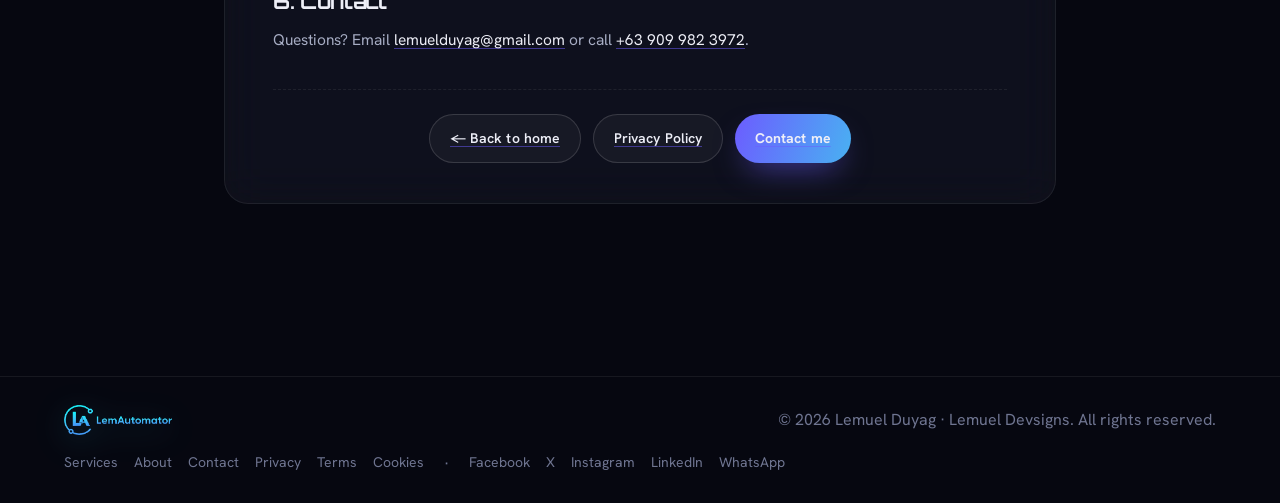
==== commit fcd21675: "Remove netlify.toml and correct provider names in legal pages The privacy policy still told visitors" ====
--- a/cookies.html
+++ b/cookies.html
@@ -108,7 +108,7 @@
 
     <h2>1. The short version</h2>
     <p>
-      We don't track you. <strong>lemautomator.work</strong> doesn't set marketing or advertising cookies. The only cookies that may appear are essential ones from our infrastructure (Cloudflare, Netlify) and any third‑party services you actively interact with (e.g., Google Calendar).
+      We don't track you. <strong>lemautomator.work</strong> doesn't set marketing or advertising cookies. The only cookies that may appear are essential ones from our infrastructure (Cloudflare, Vercel) and any third‑party services you actively interact with (e.g., Google Calendar).
     </p>
 
     <h2>2. What cookies are</h2>
@@ -121,7 +121,7 @@
     <h3 style="font-size:1rem; margin: 16px 0 8px; color: var(--ink); font-family: var(--font-display);">Strictly necessary</h3>
     <ul>
       <li><strong>Cloudflare</strong> — security cookies (e.g., <code>__cf_bm</code>, <code>cf_clearance</code>) used to distinguish humans from bots and keep the site online.</li>
-      <li><strong>Netlify</strong> — load‑balancing cookies set automatically by our hosting provider.</li>
+      <li><strong>Vercel</strong> — load‑balancing and security cookies set automatically by our hosting provider.</li>
     </ul>
     <p class="muted small">These cannot be disabled without breaking the site. They don't track you across other sites.</p>
 
